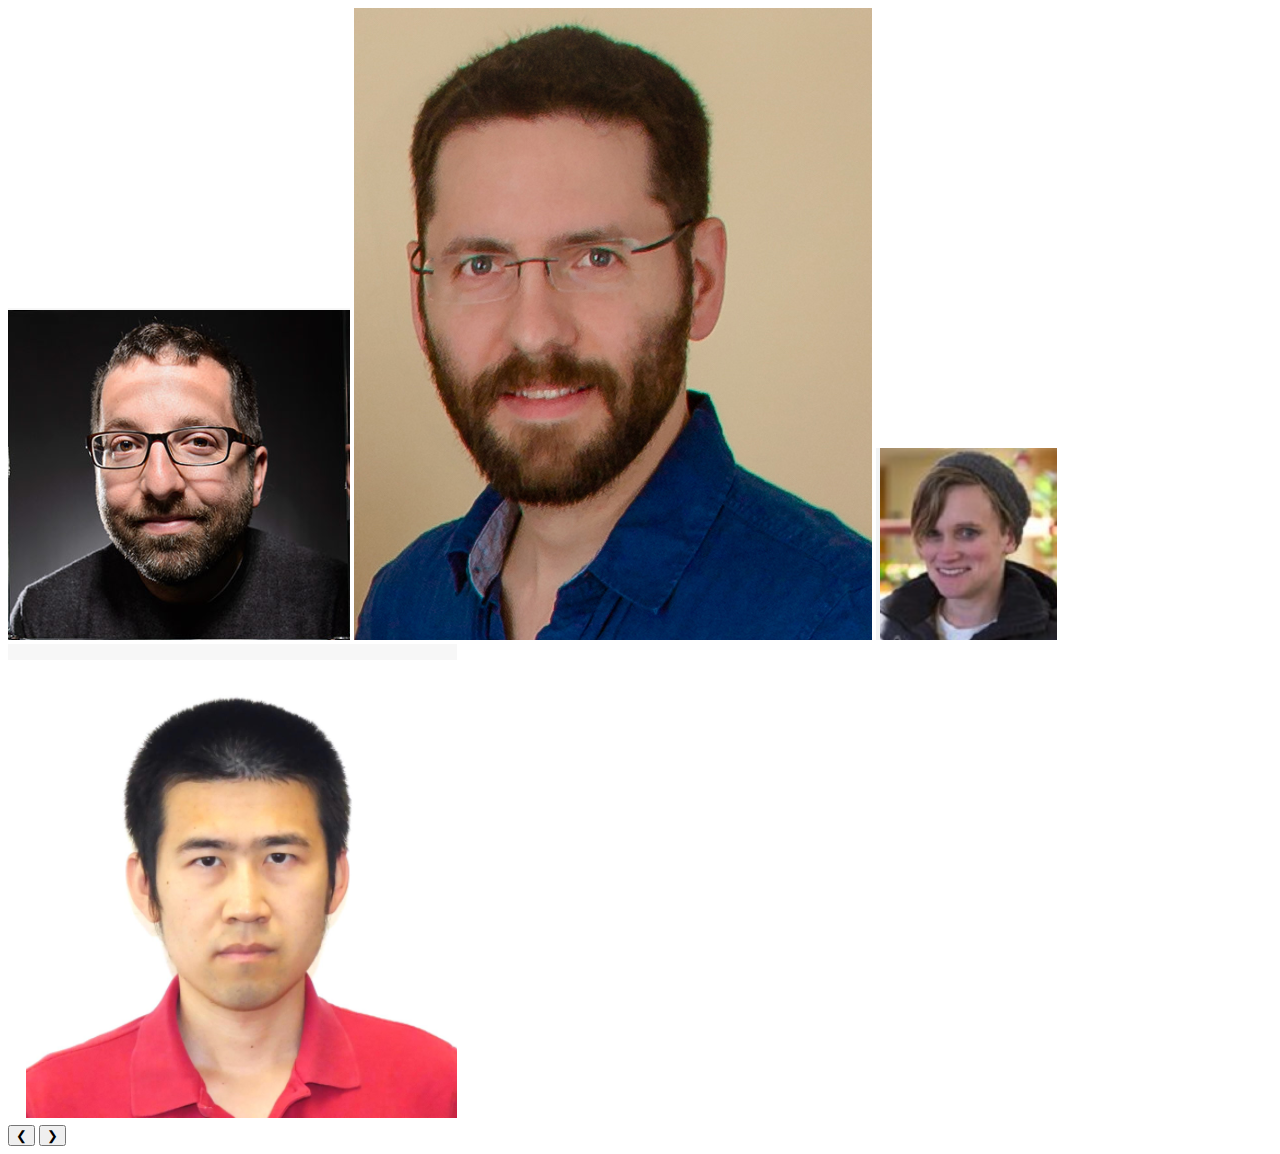
==== Image_Slider/index.html @ 04ceb2c9 "set up Image Slider project" ====
<!DOCTYPE html>
<html lang="en">
<head>
    <meta charset="UTF-8">
    <meta name="viewport" content="width=divice-width, initial-scale=1.0">
    <title>Document</title>
    <link rel="stylesheet" href="styles.css">
</head>
<body>
    <div class="slider">
        <div class="slides">
            <img class="slide" src="images/jellenberg.png">
            <img class="slide" src="images/Marc.png">
            <img class="slide" src="images/Hobbs.png">
            <img class="slide" src="images/Ziquan.png">
        </div>
        <button class="prev" onclick="prevSlide()">&#10094</button>
        <button class="next" onclick="nextSlide()">&#10095</button>
    </div>

    <script src="index.js"></script>
</body>
</html>
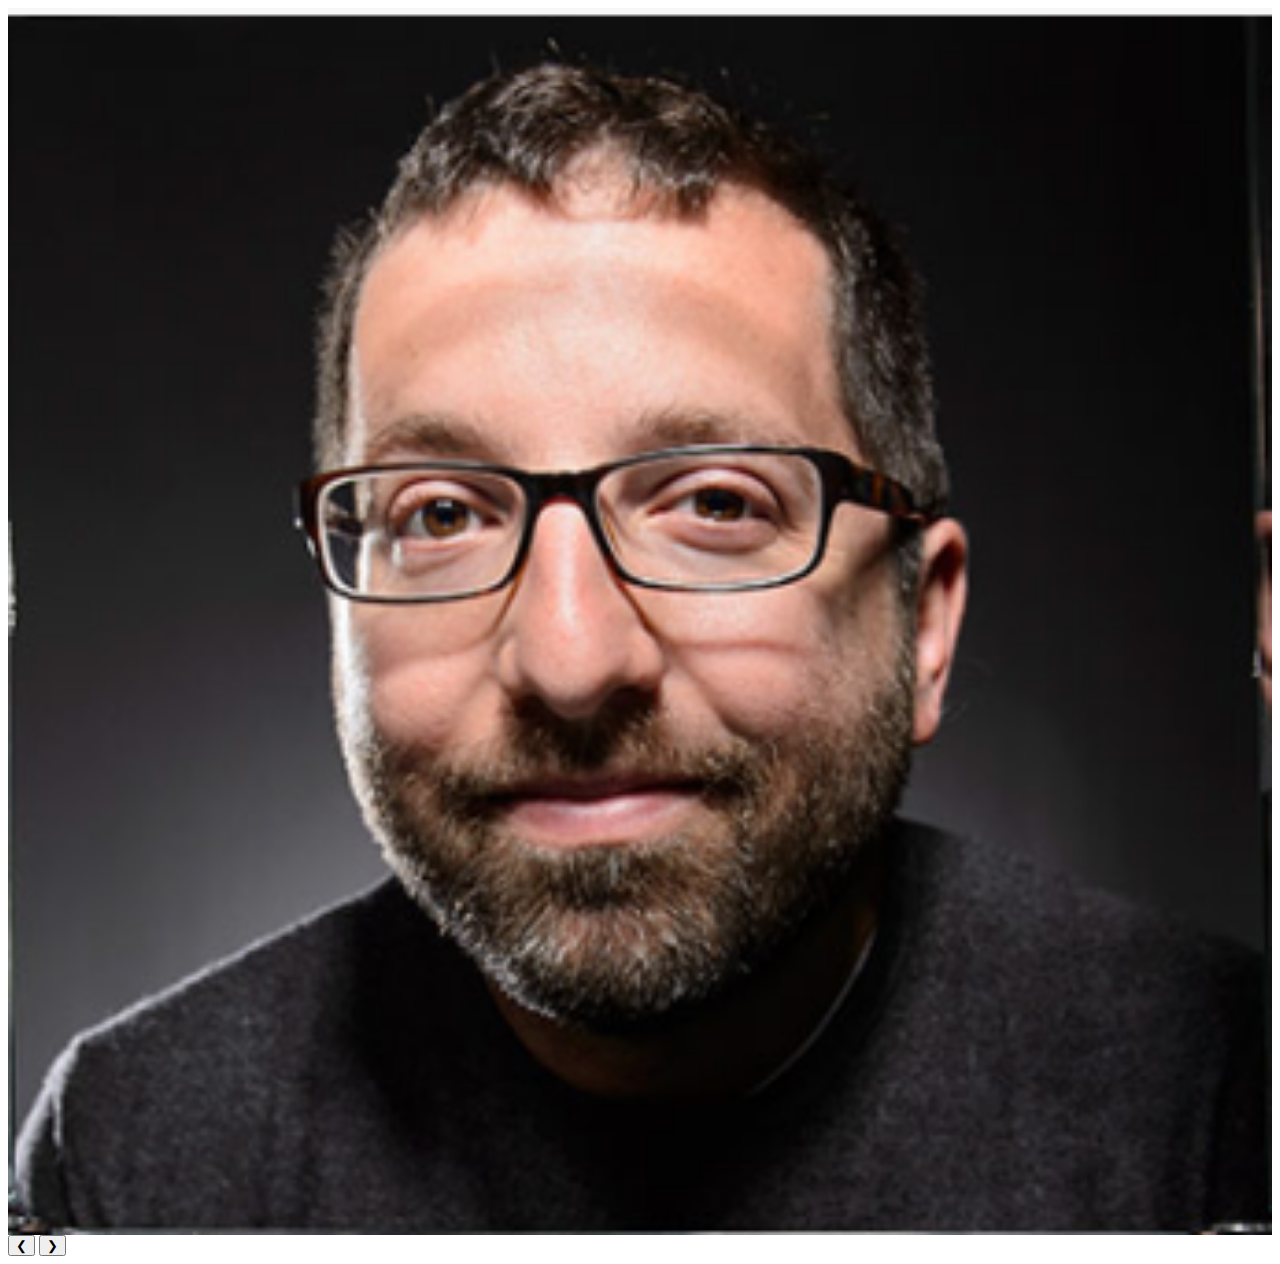
==== commit d87781a2: "save progress on functionality" ====
--- a/Image_Slider/index.html
+++ b/Image_Slider/index.html
@@ -9,10 +9,10 @@
 <body>
     <div class="slider">
         <div class="slides">
-            <img class="slide" src="images/jellenberg.png">
-            <img class="slide" src="images/Marc.png">
-            <img class="slide" src="images/Hobbs.png">
-            <img class="slide" src="images/Ziquan.png">
+            <img class="slide" src="images/jellenberg.png" alt="jellenberg">
+            <img class="slide" src="images/Marc.png" alt = "Marc">
+            <img class="slide" src="images/Hobbs.png" alt = "Hobbs">
+            <img class="slide" src="images/Ziquan.png" alt = "Ziquan">
         </div>
         <button class="prev" onclick="prevSlide()">&#10094</button>
         <button class="next" onclick="nextSlide()">&#10095</button>
--- a/Image_Slider/styles.css
+++ b/Image_Slider/styles.css
@@ -0,0 +1,13 @@
+.slider{
+    position: relative;
+    width: 100%;
+    margin: auto;
+    overflow: hidden;
+}
+.slider img{
+    width: 100%;
+    display: none;
+}
+img.displaySlide {
+    display: block;
+}